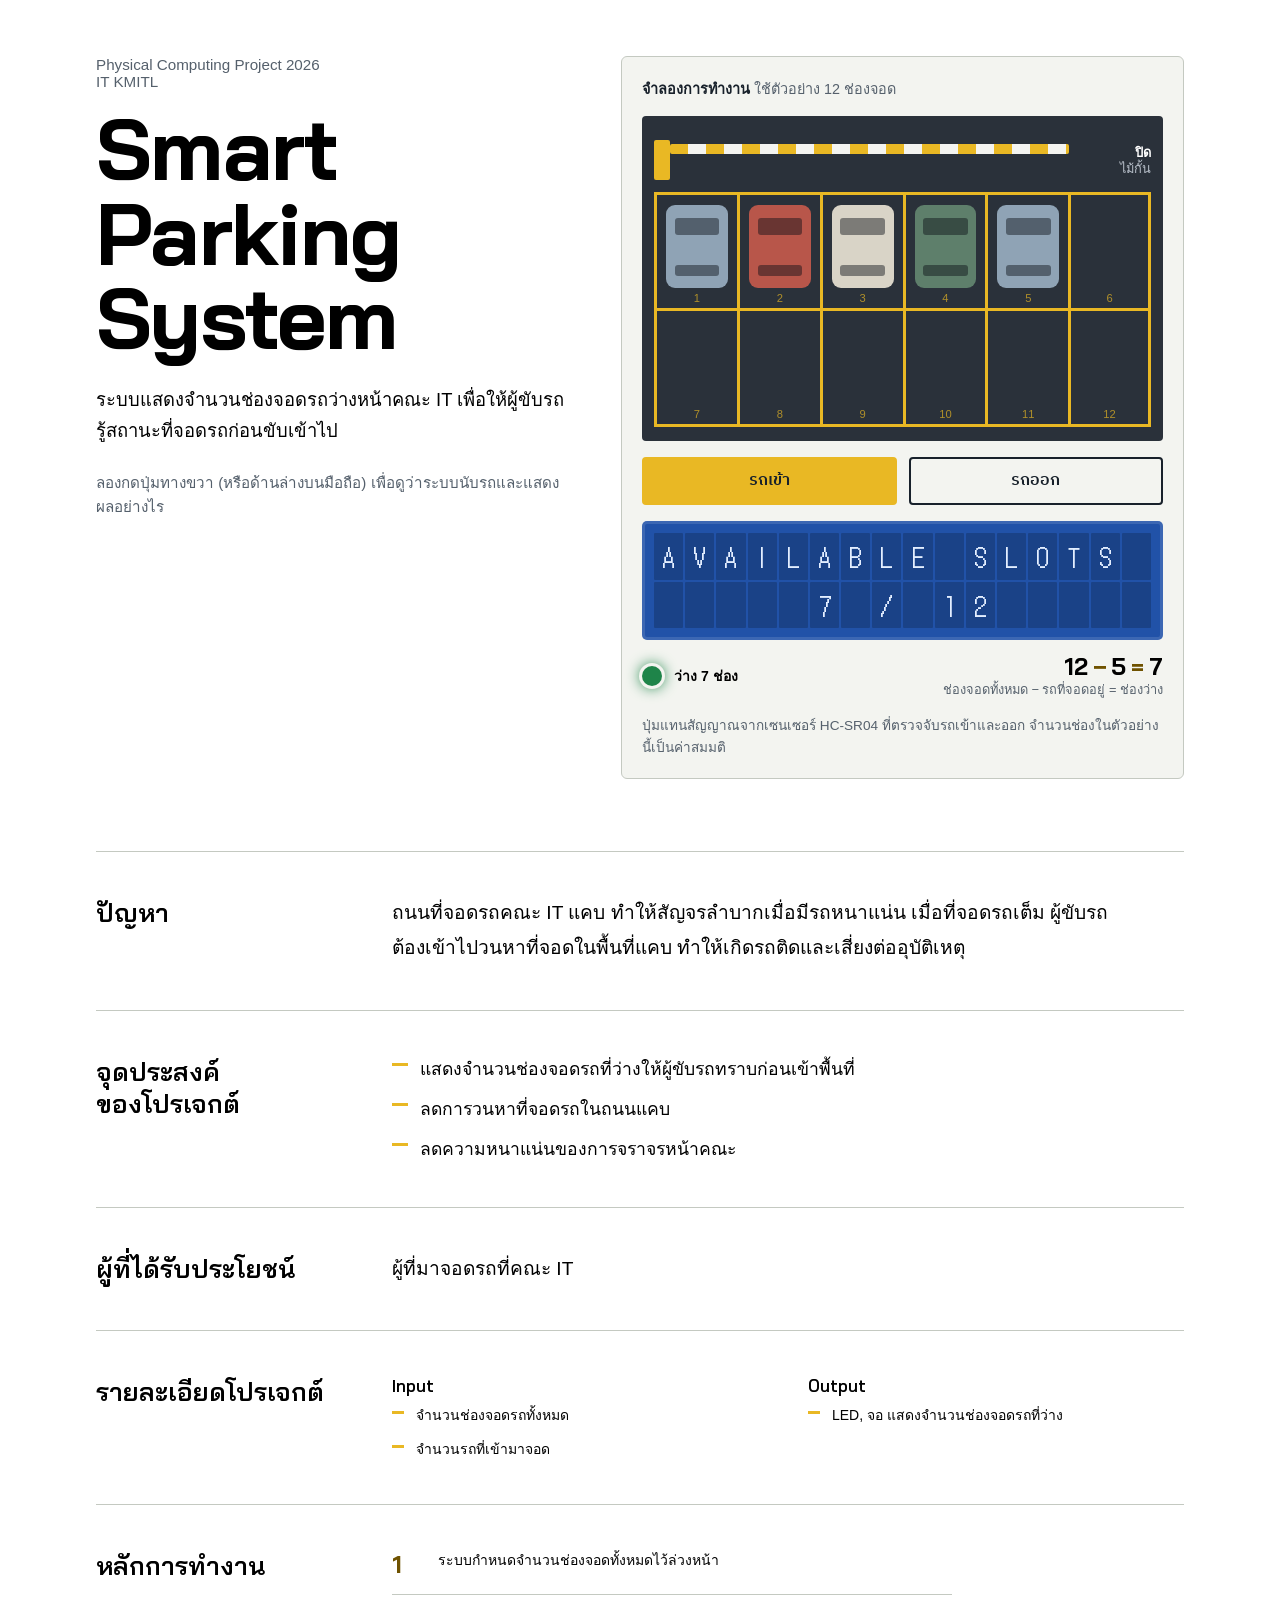
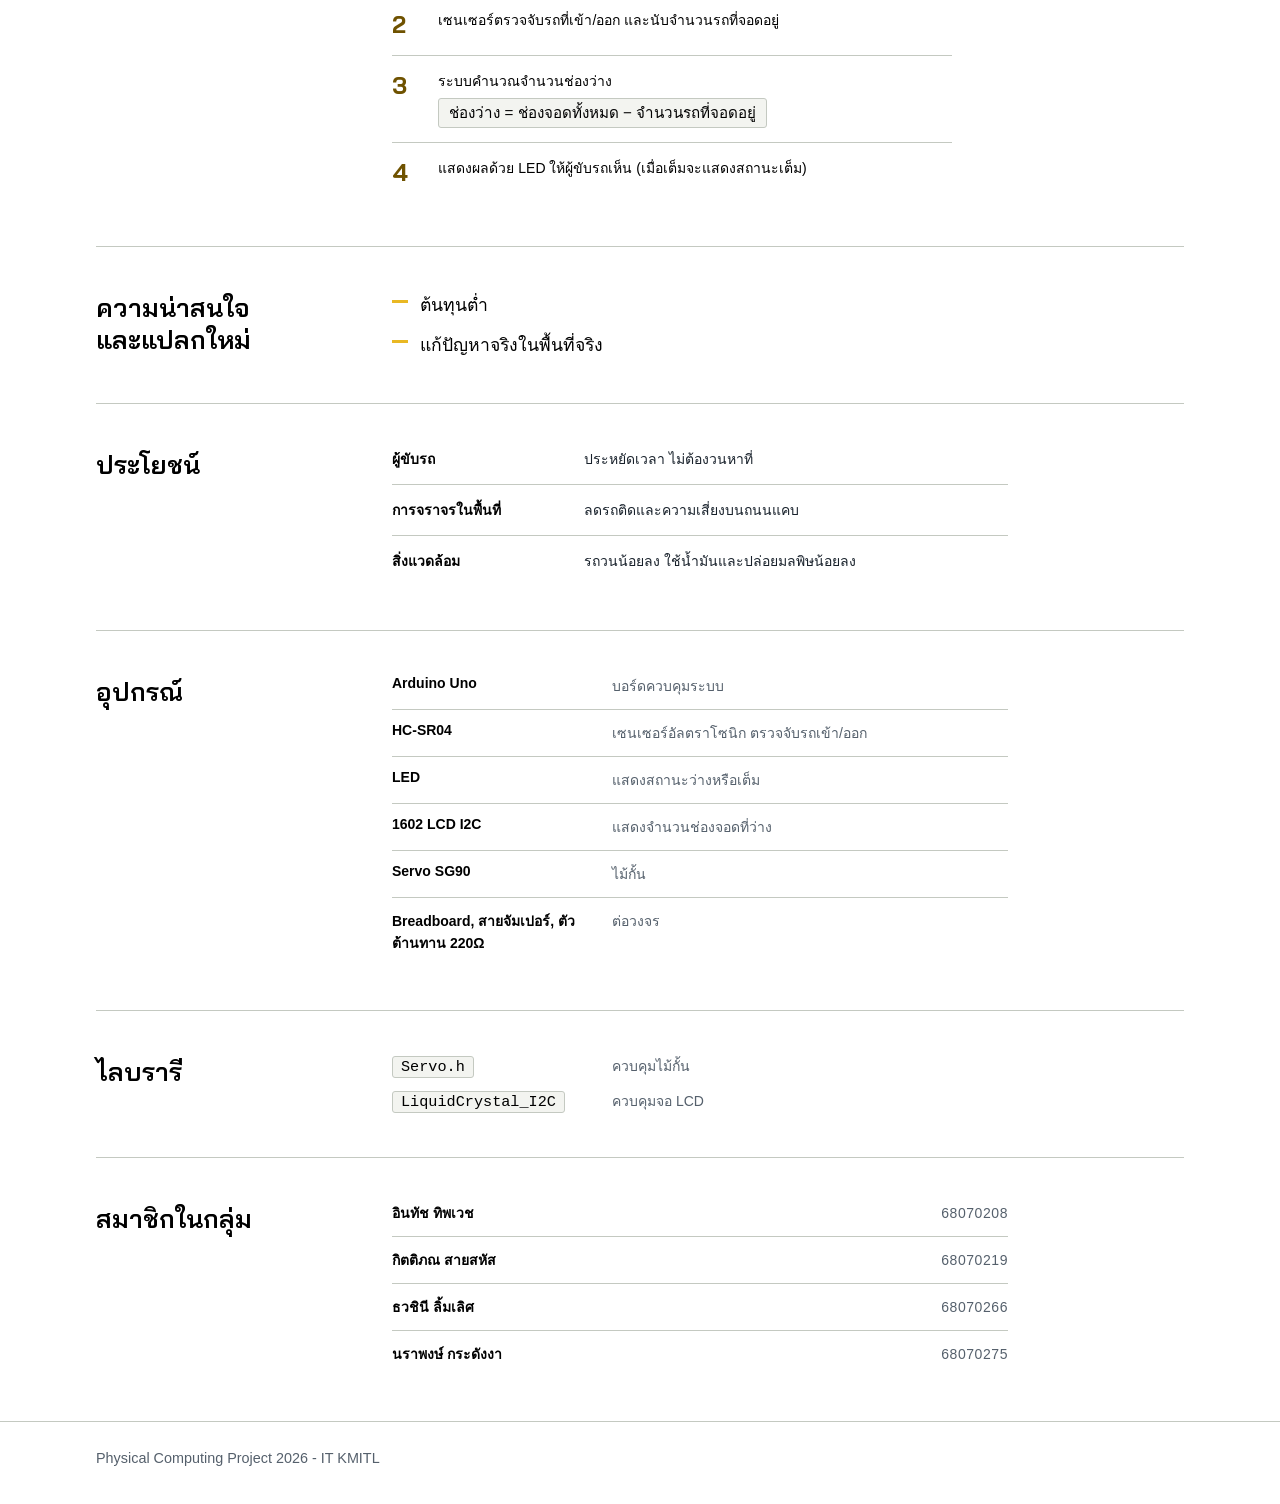
==== docs/index.html @ 8a958082 "chore: rename folder" ====
<!DOCTYPE html>
<html>
<head>
  <meta charset="UTF-8">
  <meta name="viewport" content="width=device-width, initial-scale=1.0">

  <title>Smart Parking System</title>
  <meta name="claude:viewport-fit-sides" content="cover">
  <link rel="stylesheet" href="./style.css">
  <link rel="preconnect" href="https://fonts.googleapis.com">
  <link rel="preconnect" href="https://fonts.gstatic.com" crossorigin>
  <link
    href="https://fonts.googleapis.com/css2?family=Bai+Jamjuree:wght@500;700&family=DotGothic16&family=IBM+Plex+Sans+Thai:wght@400;500;600&display=swap"
    rel="stylesheet">

  <style>
    :root {
      color-scheme: light;
      box-sizing: border-box;
      padding-top: env(safe-area-inset-top, 0px);
      padding-bottom: env(safe-area-inset-bottom, 0px)
    }

    html {
      scroll-padding-top: env(safe-area-inset-top, 0px)
    }

    body {
      margin: 0;
      padding: 0;
      font: 14px -apple-system, BlinkMacSystemFont, sans-serif;
      background: #fff;
      color: #000
    }

    img {
      max-width: 100%
    }

    [hidden]:not([hidden=until-found i]) {
      display: none !important
    }
  </style>
</head>

<body>
  <main>
    <!-- SECTION: Hero + live simulator -->
    <header class="hero">
      <div class="wrap hero-grid">
        <div class="hero-text">
          <p class="course">Physical Computing Project 2026<br>IT KMITL</p>
          <h1>Smart Parking System</h1>
          <p class="lede">ระบบแสดงจำนวนช่องจอดรถว่างหน้าคณะ IT เพื่อให้ผู้ขับรถรู้สถานะที่จอดรถก่อนขับเข้าไป</p>
          <p class="tag">ลองกดปุ่มทางขวา (หรือด้านล่างบนมือถือ) เพื่อดูว่าระบบนับรถและแสดงผลอย่างไร</p>
        </div>

        <div class="sim" id="sim">
          <p class="sim-head"><b>จำลองการทำงาน</b> ใช้ตัวอย่าง <span id="totalLabel">12</span> ช่องจอด</p>

          <div class="lot">
            <div class="gate" id="gate">
              <div class="gate-post"></div>
              <div class="gate-arm"></div>
              <p class="gate-label"><b id="gateText">ปิด</b>ไม้กั้น</p>
            </div>
            <div class="bays" id="bays" aria-label="ผังช่องจอดรถ"></div>
          </div>

          <div class="controls">
            <button class="btn primary" id="btnIn" type="button">รถเข้า</button>
            <button class="btn" id="btnOut" type="button">รถออก</button>
          </div>

          <div class="display">
            <div class="lcd" aria-hidden="true">
              <div class="lcd-in" id="lcd"></div>
            </div>
            <div class="status-row">
              <span class="led" id="led" aria-hidden="true"></span>
              <p class="status-text" id="statusText" aria-live="polite">ว่าง 7 ช่อง</p>
              <div class="calc">
                <p class="eq"><span id="fT">12</span><i>−</i><span id="fP">5</span><i>=</i><span id="fF">7</span></p>
                <small>ช่องจอดทั้งหมด − รถที่จอดอยู่ = ช่องว่าง</small>
              </div>
            </div>
          </div>

          <p class="sim-note">ปุ่มแทนสัญญาณจากเซนเซอร์ HC-SR04 ที่ตรวจจับรถเข้าและออก จำนวนช่องในตัวอย่างนี้เป็นค่าสมมติ
          </p>
        </div>
      </div>
    </header>

    <div class="wrap">
      <!-- SECTION: ปัญหา -->
      <section class="row" id="problem">
        <h2>ปัญหา</h2>
        <p class="prose big">ถนนที่จอดรถคณะ IT แคบ ทำให้สัญจรลำบากเมื่อมีรถหนาแน่น เมื่อที่จอดรถเต็ม
          ผู้ขับรถต้องเข้าไปวนหาที่จอดในพื้นที่แคบ ทำให้เกิดรถติดและเสี่ยงต่ออุบัติเหตุ</p>
      </section>

      <!-- SECTION: จุดประสงค์ -->
      <section class="row" id="objectives">
        <h2>จุดประสงค์ของโปรเจกต์</h2>
        <ul class="marks lg">
          <li>แสดงจำนวนช่องจอดรถที่ว่างให้ผู้ขับรถทราบก่อนเข้าพื้นที่</li>
          <li>ลดการวนหาที่จอดรถในถนนแคบ</li>
          <li>ลดความหนาแน่นของการจราจรหน้าคณะ</li>
        </ul>
      </section>

      <!-- SECTION: ผู้ที่ได้รับประโยชน์ -->
      <section class="row" id="audience">
        <h2>ผู้ที่ได้รับประโยชน์</h2>
        <p class="prose big">ผู้ที่มาจอดรถที่คณะ IT</p>
      </section>

      <!-- SECTION: รายละเอียดโปรเจกต์ -->
      <section class="row" id="details">
        <h2>รายละเอียดโปรเจกต์</h2>
        <div class="cols">
          <div>
            <h3>Input</h3>
            <ul class="marks">
              <li>จำนวนช่องจอดรถทั้งหมด</li>
              <li>จำนวนรถที่เข้ามาจอด</li>
            </ul>
          </div>
          <div>
            <h3>Output</h3>
            <ul class="marks">
              <li>LED, จอ แสดงจำนวนช่องจอดรถที่ว่าง</li>
            </ul>
          </div>
        </div>
      </section>

      <!-- SECTION: หลักการทำงาน -->
      <section class="row" id="how">
        <h2>หลักการทำงาน</h2>
        <ol class="steps">
          <li><span>ระบบกำหนดจำนวนช่องจอดทั้งหมดไว้ล่วงหน้า</span></li>
          <li><span>เซนเซอร์ตรวจจับรถที่เข้า/ออก และนับจำนวนรถที่จอดอยู่</span></li>
          <li><span>ระบบคำนวณจำนวนช่องว่าง<br><span class="formula">ช่องว่าง = ช่องจอดทั้งหมด −
                จำนวนรถที่จอดอยู่</span></span></li>
          <li><span>แสดงผลด้วย LED ให้ผู้ขับรถเห็น (เมื่อเต็มจะแสดงสถานะเต็ม)</span></li>
        </ol>
      </section>

      <!-- SECTION: ความน่าสนใจ -->
      <section class="row" id="novelty">
        <h2>ความน่าสนใจและแปลกใหม่</h2>
        <ul class="marks lg">
          <li>ต้นทุนต่ำ</li>
          <li>แก้ปัญหาจริงในพื้นที่จริง</li>
        </ul>
      </section>

      <!-- SECTION: ประโยชน์ -->
      <section class="row" id="benefits">
        <h2>ประโยชน์</h2>
        <dl class="dl">
          <div>
            <dt>ผู้ขับรถ</dt>
            <dd>ประหยัดเวลา ไม่ต้องวนหาที่</dd>
          </div>
          <div>
            <dt>การจราจรในพื้นที่</dt>
            <dd>ลดรถติดและความเสี่ยงบนถนนแคบ</dd>
          </div>
          <div>
            <dt>สิ่งแวดล้อม</dt>
            <dd>รถวนน้อยลง ใช้น้ำมันและปล่อยมลพิษน้อยลง</dd>
          </div>
        </dl>
      </section>

      <!-- SECTION: อุปกรณ์ -->
      <section class="row" id="hardware">
        <h2>อุปกรณ์</h2>
        <ul class="parts">
          <li><b>Arduino Uno</b><span>บอร์ดควบคุมระบบ</span></li>
          <li><b>HC-SR04</b><span>เซนเซอร์อัลตราโซนิก ตรวจจับรถเข้า/ออก</span></li>
          <li><b>LED</b><span>แสดงสถานะว่างหรือเต็ม</span></li>
          <li><b>1602 LCD I2C</b><span>แสดงจำนวนช่องจอดที่ว่าง</span></li>
          <li><b>Servo SG90</b><span>ไม้กั้น</span></li>
          <li><b>Breadboard, สายจัมเปอร์, ตัวต้านทาน 220Ω</b><span>ต่อวงจร</span></li>
        </ul>
      </section>

      <!-- SECTION: ไลบรารี -->
      <section class="row" id="libraries">
        <h2>ไลบรารี</h2>
        <ul class="libs">
          <li><code>Servo.h</code><span>ควบคุมไม้กั้น</span></li>
          <li><code>LiquidCrystal_I2C</code><span>ควบคุมจอ LCD</span></li>
        </ul>
      </section>

      <!-- SECTION: สมาชิก -->
      <section class="row" id="team">
        <h2>สมาชิกในกลุ่ม</h2>
        <ul class="team">
          <li><b>อินทัช ทิพเวช</b><span>68070208</span></li>
          <li><b>กิตติภณ สายสหัส</b><span>68070219</span></li>
          <li><b>ธวชินี ลิ้มเลิศ</b><span>68070266</span></li>
          <li><b>นราพงษ์ กระดังงา</b><span>68070275</span></li>
        </ul>
      </section>
    </div>

    <footer>
      <div class="wrap">Physical Computing Project 2026 - IT KMITL</div>
    </footer>
  </main>
  <script src="./main.js" defer></script>
</body>

</html>
---- docs/style.css ----
/* Layout: left-aligned document rows (label column + content column) under a hero
   that is a live parking-lot simulator: painted bays, barrier arm, 1602 LCD, LED. */
:root {
  --bg: #E7E9E4;
  --surface: #F3F4F0;
  --fg: #18212B;
  --muted: #55606C;
  --line: #C4C9C1;
  --paint: #E9B824;
  --paint-ink: #6F5200;
  --on-paint: #18212B;
  --asphalt: #2A313A;
  --lcd: #2152A8;
  --lcd-fg: #E3EEFF;
  --lcd-cell: rgba(0, 0, 0, 0.2);
  --ok: #1E8449;
  --bad: #C0392B;
  --car1: #8FA3B5;
  --car2: #B8564A;
  --car3: #D9D4C7;
  --car4: #5E7F6B;
  --font-display: "Bai Jamjuree", "IBM Plex Sans Thai", system-ui, sans-serif;
  --font-body: "IBM Plex Sans Thai", system-ui, -apple-system, "Segoe UI", sans-serif;
  --font-lcd: "DotGothic16", ui-monospace, "SFMono-Regular", Menlo, monospace;
}
@media (prefers-color-scheme: dark) {
  :root:not([data-theme="light"]) {
    --bg: #12161C;
    --surface: #1A2029;
    --fg: #E4E8ED;
    --muted: #97A2AF;
    --line: #2C3541;
    --paint: #F2C94C;
    --paint-ink: #F2C94C;
    --on-paint: #14181E;
    --asphalt: #0C0F13;
    --lcd: #2A62C9;
    --lcd-fg: #EAF2FF;
    --ok: #3DBE73;
    --bad: #E5675A;
    --car1: #7C93A8;
    --car2: #C4635A;
    --car3: #C9C3B4;
    --car4: #6C9279;
    color-scheme: dark;
  }
}
:root[data-theme="dark"] {
  --bg: #12161C;
  --surface: #1A2029;
  --fg: #E4E8ED;
  --muted: #97A2AF;
  --line: #2C3541;
  --paint: #F2C94C;
  --paint-ink: #F2C94C;
  --on-paint: #14181E;
  --asphalt: #0C0F13;
  --lcd: #2A62C9;
  --lcd-fg: #EAF2FF;
  --ok: #3DBE73;
  --bad: #E5675A;
  --car1: #7C93A8;
  --car2: #C4635A;
  --car3: #C9C3B4;
  --car4: #6C9279;
  color-scheme: dark;
}

*, *::before, *::after { box-sizing: border-box; }
body {
  background: var(--bg);
  color: var(--fg);
  font-family: var(--font-body);
  font-size: 16px;
  line-height: 1.75;
  -webkit-text-size-adjust: 100%;
}
.wrap {
  max-width: 1120px;
  margin-inline: auto;
  padding-left: max(16px, env(safe-area-inset-left, 0px));
  padding-right: max(16px, env(safe-area-inset-right, 0px));
}
h1, h2, h3, p, ul, ol, dl, dd { margin: 0; padding: 0; }
ul, ol { list-style: none; }
h1, h2, h3 { font-family: var(--font-display); text-wrap: balance; }
:focus-visible { outline: 3px solid var(--paint); outline-offset: 3px; }

/* ---------- Hero ---------- */
.hero { padding-block: 32px 48px; }
.hero-grid { display: grid; gap: 32px; }
.hero-text { min-width: 0; }
.course { font-size: 0.95rem; color: var(--muted); font-weight: 500; }
.hero h1 {
  font-size: clamp(2.6rem, 11vw, 5.4rem);
  line-height: 0.98;
  font-weight: 700;
  letter-spacing: -0.02em;
  margin-top: 16px;
}
.hero .lede {
  margin-top: 24px;
  font-size: 1.15rem;
  line-height: 1.7;
  max-width: 34em;
}
.hero .tag { margin-top: 24px; color: var(--muted); font-size: 0.95rem; }

/* ---------- Simulator ---------- */
.sim {
  min-width: 0;
  background: var(--surface);
  border: 1px solid var(--line);
  border-radius: 6px;
  padding: 16px;
  display: grid;
  gap: 16px;
}
.sim-head { font-size: 0.9rem; color: var(--muted); }
.sim-head b { color: var(--fg); font-weight: 600; }

.lot {
  background: var(--asphalt);
  border-radius: 4px;
  padding: 12px 12px 14px;
  display: grid;
  gap: 12px;
}
.gate { display: flex; align-items: flex-end; gap: 12px; min-height: 52px; }
.gate-post {
  flex: none;
  width: 16px; height: 40px;
  background: var(--paint);
  border-radius: 2px;
  position: relative;
}
.gate-arm {
  position: relative;
  flex: 1;
  height: 10px;
  margin-left: -12px;
  margin-bottom: 26px;
  transform-origin: 6px 50%;
  transition: transform 0.5s cubic-bezier(.3, .7, .3, 1);
  background: repeating-linear-gradient(90deg, var(--paint) 0 18px, #F4F4F0 18px 36px);
  border-radius: 2px;
}
.gate.open .gate-arm { transform: rotate(-62deg); }
.gate-label { flex: none; font-size: 0.8rem; color: #B9C1CB; line-height: 1.3; text-align: right; min-width: 5.5em; padding-bottom: 2px; }
.gate-label b { display: block; color: #fff; font-weight: 600; }

.bays {
  display: grid;
  grid-template-columns: repeat(6, minmax(0, 1fr));
  border-top: 3px solid var(--paint);
}
.bay {
  position: relative;
  aspect-ratio: 3 / 4.2;
  border-left: 3px solid var(--paint);
  border-bottom: 3px solid var(--paint);
}
.bay:nth-child(6n) { border-right: 3px solid var(--paint); }
.bay .no {
  position: absolute; left: 0; right: 0; bottom: 4px;
  text-align: center;
  font-size: 0.7rem; line-height: 1;
  color: var(--paint);
  opacity: 0.7;
  font-variant-numeric: tabular-nums;
}
.car {
  position: absolute;
  inset: 10px 9px 20px;
  border-radius: 9px;
  background: var(--car1);
  animation: park 0.35s ease-out;
}
.car::before, .car::after {
  content: "";
  position: absolute;
  left: 14%; right: 14%;
  background: rgba(10, 14, 20, 0.45);
  border-radius: 3px;
}
.car::before { top: 16%; height: 20%; }
.car::after { bottom: 14%; height: 14%; }
.bay:nth-child(4n+2) .car { background: var(--car2); }
.bay:nth-child(4n+3) .car { background: var(--car3); }
.bay:nth-child(4n+4) .car { background: var(--car4); }
@keyframes park { from { transform: translateY(-26px); opacity: 0; } to { transform: none; opacity: 1; } }

.controls { display: flex; flex-wrap: wrap; gap: 12px; }
.btn {
  flex: 1 1 140px;
  min-height: 48px;
  padding: 10px 18px;
  font: 600 1rem/1.2 var(--font-body);
  border-radius: 4px;
  cursor: pointer;
  border: 2px solid var(--fg);
  background: transparent;
  color: var(--fg);
}
.btn.primary { background: var(--paint); color: var(--on-paint); border-color: var(--paint); }
.btn:hover:not(:disabled) { filter: brightness(1.06); }
.btn:active:not(:disabled) { transform: translateY(1px); }
.btn:disabled { opacity: 0.4; cursor: not-allowed; }

.display { display: grid; gap: 12px; }
.lcd {
  background: var(--lcd);
  border-radius: 5px;
  padding: 12px;
  box-shadow: inset 0 0 0 3px rgba(255, 255, 255, 0.12);
}
.lcd-in {
  container-type: inline-size;
  display: grid;
  grid-template-columns: repeat(16, minmax(0, 1fr));
  gap: 2px;
}
.cell {
  aspect-ratio: 5 / 8;
  display: grid;
  place-items: center;
  background: var(--lcd-cell);
  color: var(--lcd-fg);
  font-family: var(--font-lcd);
  font-size: 16px;
  font-size: 5cqw;
  line-height: 1;
  border-radius: 1px;
}
.status-row { display: flex; align-items: center; gap: 12px; flex-wrap: wrap; }
.led {
  flex: none;
  width: 20px; height: 20px;
  border-radius: 50%;
  background: var(--ok);
  box-shadow: 0 0 0 3px var(--surface), 0 0 14px 2px var(--ok);
  transition: background 0.2s, box-shadow 0.2s;
}
.led.full { background: var(--bad); box-shadow: 0 0 0 3px var(--surface), 0 0 14px 2px var(--bad); }
.status-text { font-weight: 600; }
.calc { margin-left: auto; text-align: right; }
.calc .eq { font-family: var(--font-display); font-weight: 700; font-size: 1.5rem; line-height: 1.2; font-variant-numeric: tabular-nums; }
.calc .eq i { font-style: normal; color: var(--paint-ink); padding-inline: 0.2em; }
.calc small { display: block; color: var(--muted); font-size: 0.8rem; line-height: 1.4; }
.sim-note { font-size: 0.85rem; color: var(--muted); line-height: 1.6; }

/* ---------- Content rows ---------- */
.row {
  display: grid;
  gap: 16px 56px;
  padding-block: 44px;
  border-top: 1px solid var(--line);
}
.row > * { min-width: 0; }
.row h2 { font-size: 1.6rem; line-height: 1.25; font-weight: 600; }
.row h2 small { display: block; margin-top: 6px; font-family: var(--font-body); font-size: 0.9rem; font-weight: 400; color: var(--muted); }
.prose { max-width: 38em; }
.prose.big { font-size: 1.2rem; line-height: 1.8; }

.marks li { position: relative; padding-left: 28px; max-width: 38em; }
.marks li + li { margin-top: 12px; }
.marks li::before {
  content: "";
  position: absolute; left: 0; top: 0.5em;
  width: 16px; height: 3px;
  background: var(--paint);
}
.marks.lg li { font-size: 1.1rem; }

.cols { display: grid; gap: 24px 40px; }
.cols h3 { font-size: 1.05rem; font-weight: 600; margin-bottom: 8px; }
.cols .marks li { padding-left: 24px; }
.cols .marks li::before { width: 12px; }

.steps { counter-reset: s; max-width: 40em; }
.steps li {
  counter-increment: s;
  display: grid;
  grid-template-columns: 2.4rem minmax(0, 1fr);
  gap: 0 8px;
  padding-block: 14px;
  border-top: 1px solid var(--line);
}
.steps li:first-child { border-top: 0; padding-top: 0; }
.steps li::before {
  content: counter(s);
  font-family: var(--font-display);
  font-weight: 700;
  font-size: 1.5rem;
  line-height: 1.3;
  color: var(--paint-ink);
  font-variant-numeric: tabular-nums;
}
.formula {
  display: inline-block;
  margin-top: 6px;
  padding: 2px 10px;
  background: var(--surface);
  border: 1px solid var(--line);
  border-radius: 3px;
  font-size: 0.95rem;
}

.dl { display: grid; gap: 0; max-width: 44em; }
.dl > div { display: grid; gap: 2px 24px; padding-block: 14px; border-top: 1px solid var(--line); }
.dl > div:first-child { border-top: 0; padding-top: 0; }
.dl dt { font-weight: 600; }
.dl dd { color: var(--fg); }

.parts { display: grid; gap: 0; max-width: 44em; }
.parts li { display: grid; gap: 0 24px; padding-block: 12px; border-top: 1px solid var(--line); }
.parts li:first-child { border-top: 0; padding-top: 0; }
.parts b { font-weight: 600; }
.parts span { color: var(--muted); }
.libs { display: grid; gap: 12px; max-width: 44em; }
.libs li { display: grid; gap: 2px 24px; }
.libs code {
  font-family: ui-monospace, "SFMono-Regular", Menlo, Consolas, monospace;
  font-size: 0.95rem;
  background: var(--surface);
  border: 1px solid var(--line);
  border-radius: 3px;
  padding: 1px 8px;
  justify-self: start;
}
.libs span { color: var(--muted); }

.team { display: grid; gap: 0; max-width: 44em; }
.team li {
  display: flex; justify-content: space-between; align-items: baseline; gap: 16px; flex-wrap: wrap;
  padding-block: 12px;
  border-top: 1px solid var(--line);
}
.team li:first-child { border-top: 0; padding-top: 0; }
.team b { font-weight: 600; }
.team span { font-variant-numeric: tabular-nums; color: var(--muted); letter-spacing: 0.04em; }

footer { border-top: 1px solid var(--line); padding-block: 28px 40px; color: var(--muted); font-size: 0.9rem; }

/* ---------- Wider screens ---------- */
@media (min-width: 560px) {
  .bays { grid-template-columns: repeat(6, minmax(0, 1fr)); }
  .cols { grid-template-columns: repeat(2, minmax(0, 1fr)); }
  .dl > div { grid-template-columns: 12em minmax(0, 1fr); }
  .parts li { grid-template-columns: 14em minmax(0, 1fr); }
  .libs li { grid-template-columns: 14em minmax(0, 1fr); align-items: baseline; }
}
@media (min-width: 820px) {
  .row { grid-template-columns: minmax(0, 240px) minmax(0, 1fr); }
  .hero { padding-block: 56px 72px; }
}
@media (min-width: 960px) {
  .hero-grid { grid-template-columns: minmax(0, 5fr) minmax(0, 6fr); gap: 56px; align-items: start; }
  .sim { padding: 20px; }
}
@media (prefers-reduced-motion: reduce) {
  .car { animation: none; }
  .gate-arm, .led { transition: none; }
}
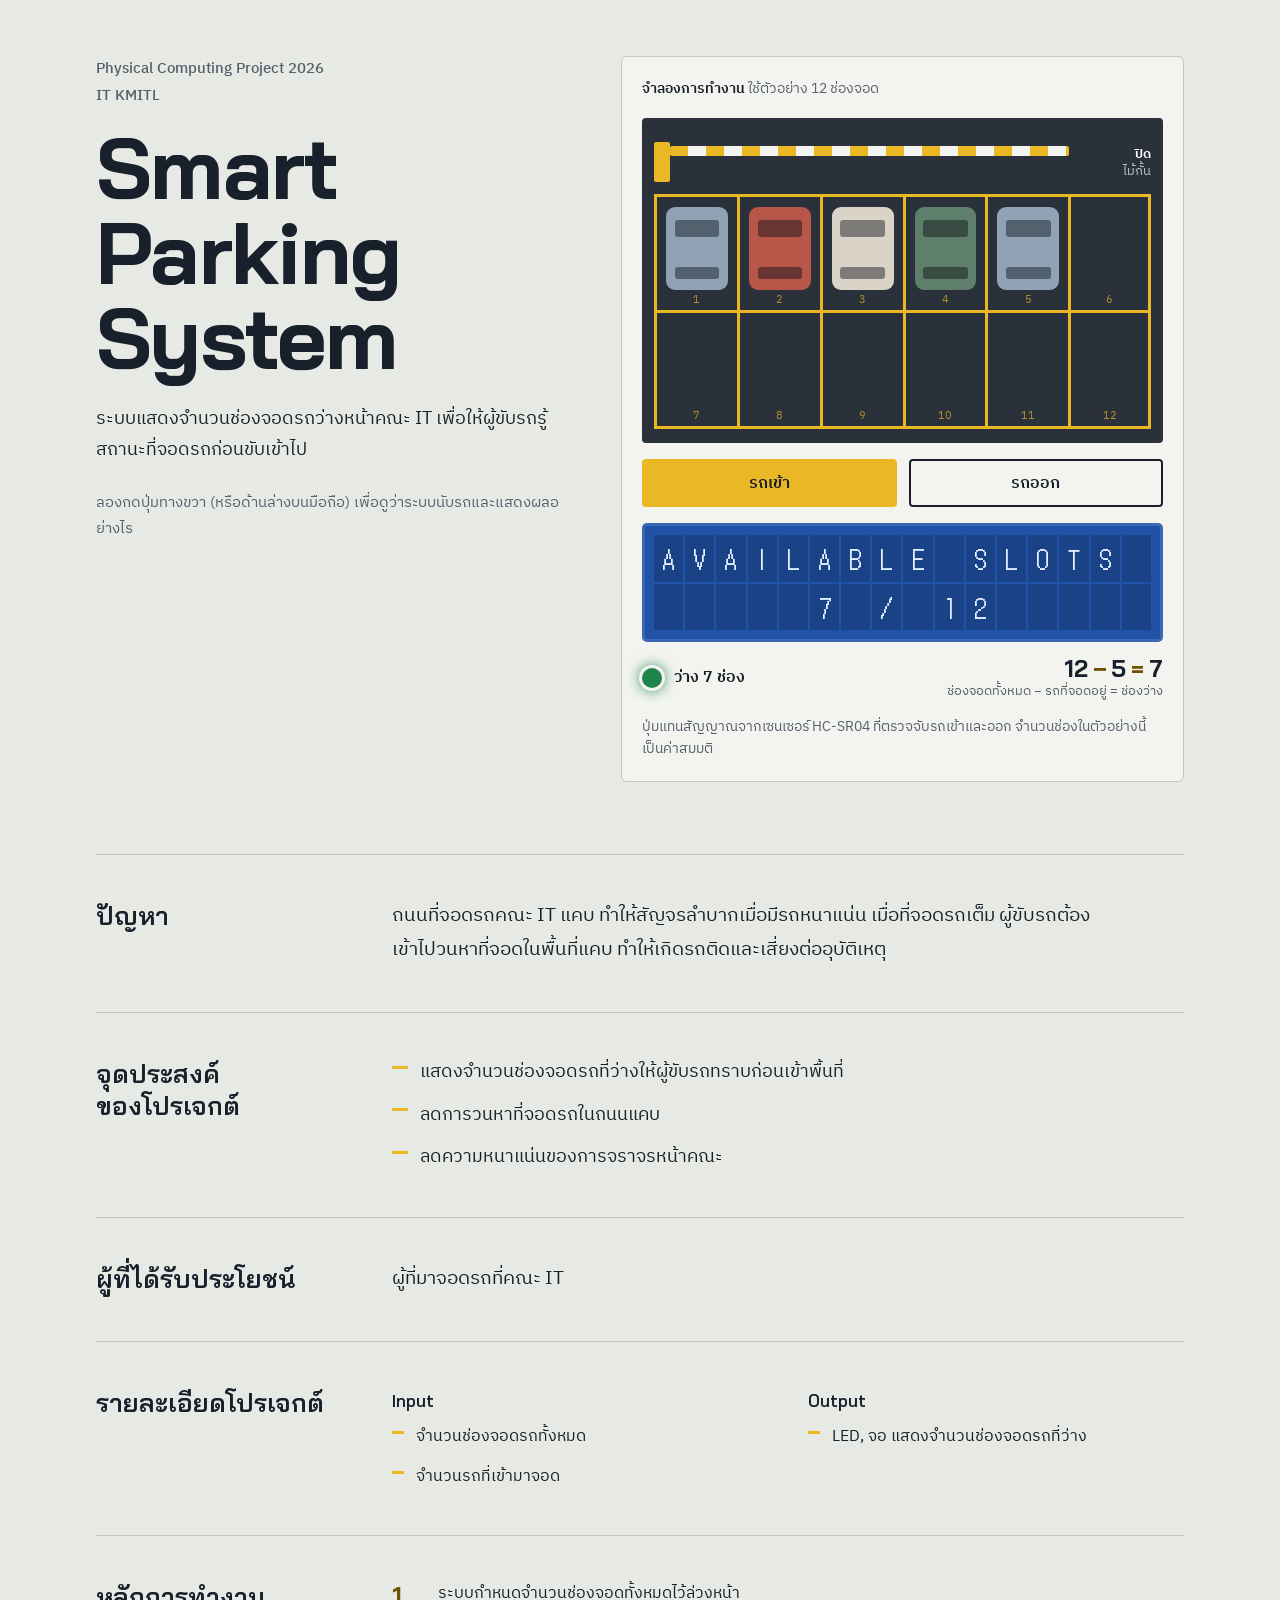
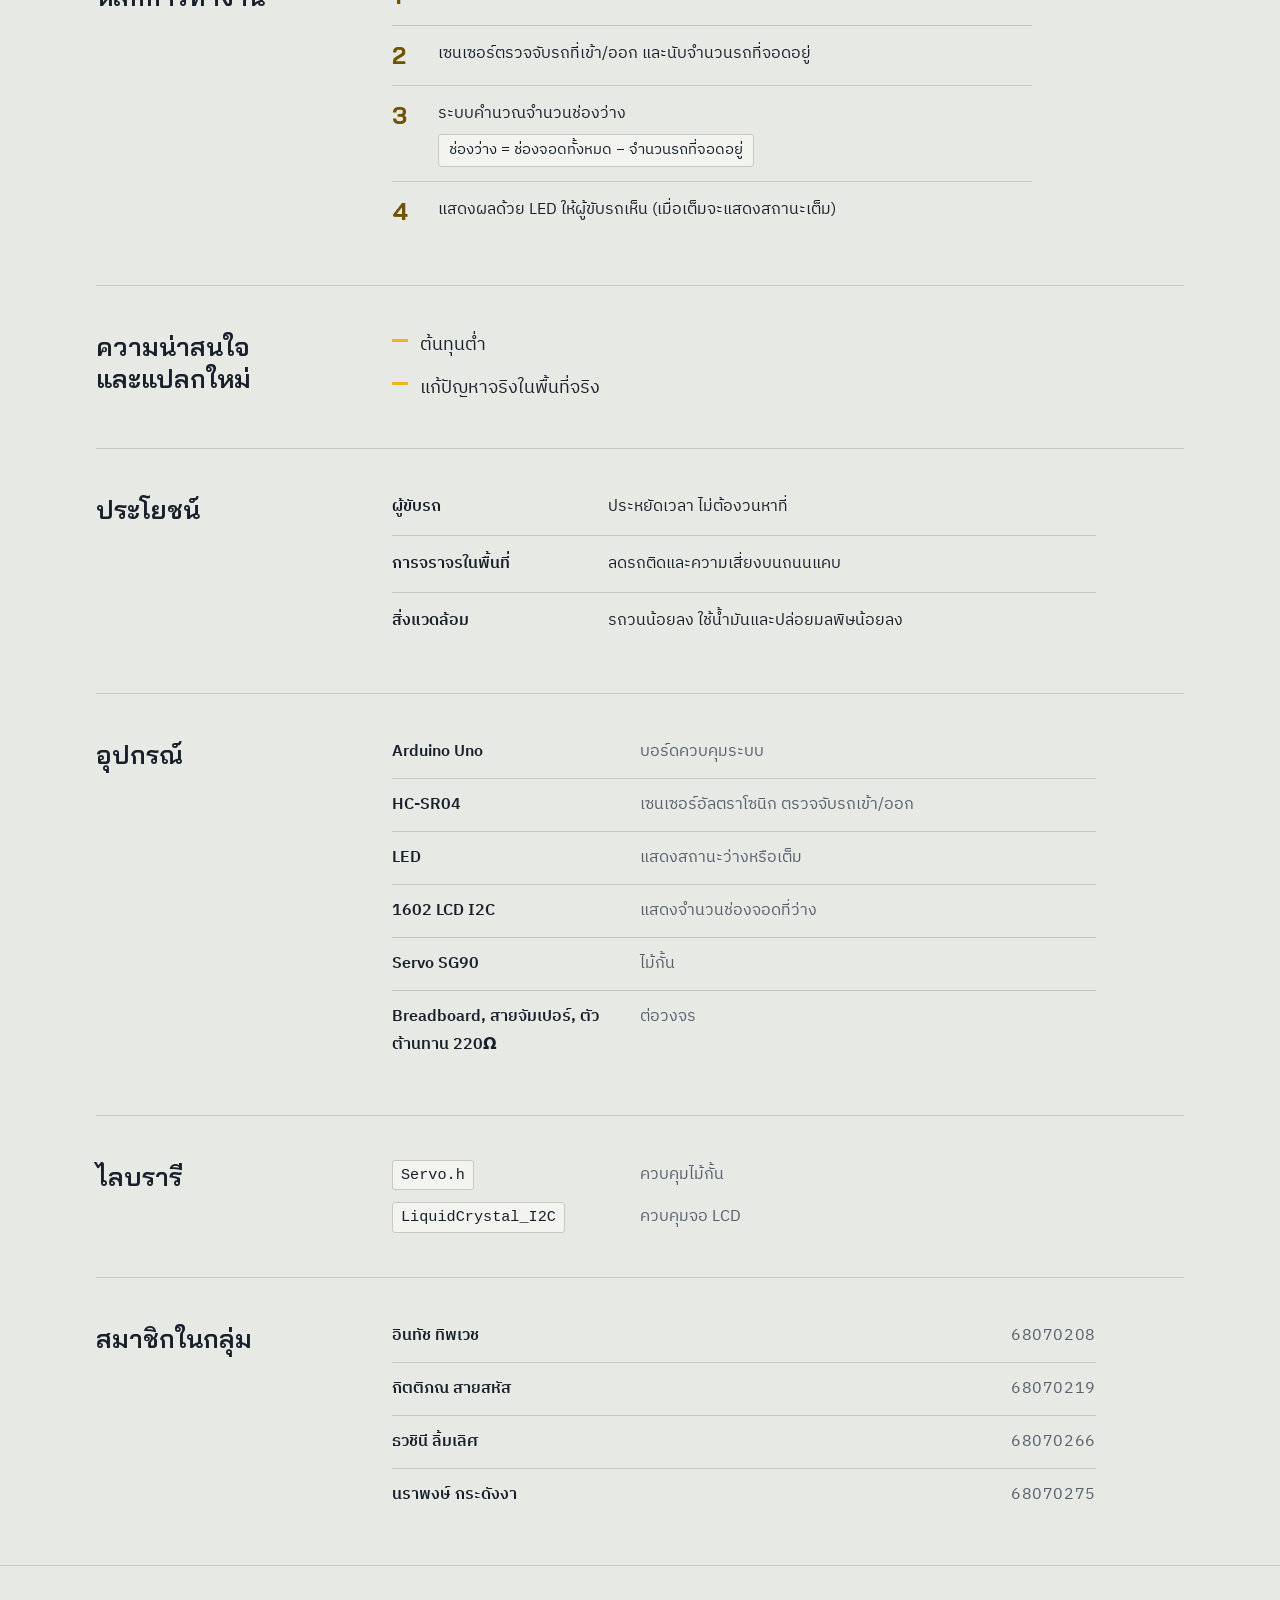
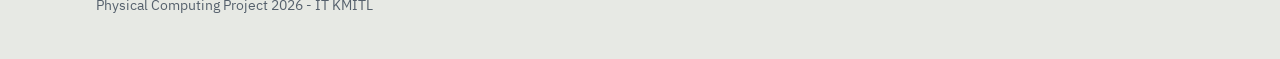
==== commit c208ed42: "chore: folder rename" ====
--- a/docs/index.html
+++ b/docs/index.html
@@ -1,18 +1,9 @@
-<!DOCTYPE html>
+<!doctype html>
 <html>
+
 <head>
-  <meta charset="UTF-8">
-  <meta name="viewport" content="width=device-width, initial-scale=1.0">
-
-  <title>Smart Parking System</title>
-  <meta name="claude:viewport-fit-sides" content="cover">
-  <link rel="stylesheet" href="./style.css">
-  <link rel="preconnect" href="https://fonts.googleapis.com">
-  <link rel="preconnect" href="https://fonts.gstatic.com" crossorigin>
-  <link
-    href="https://fonts.googleapis.com/css2?family=Bai+Jamjuree:wght@500;700&family=DotGothic16&family=IBM+Plex+Sans+Thai:wght@400;500;600&display=swap"
-    rel="stylesheet">
-
+  <meta charset=utf8>
+  <meta name=viewport content="width=device-width,initial-scale=1,viewport-fit=cover">
   <style>
     :root {
       color-scheme: light;
@@ -44,6 +35,17 @@
 </head>
 
 <body>
+  <title>Smart Parking System</title>
+  <meta name="claude:viewport-fit-sides" content="cover">
+  <link rel="stylesheet" href="style.css">
+  <link rel="preconnect" href="https://fonts.googleapis.com">
+  <link rel="preconnect" href="https://fonts.gstatic.com" crossorigin>
+  <link
+    href="https://fonts.googleapis.com/css2?family=Bai+Jamjuree:wght@500;700&family=DotGothic16&family=IBM+Plex+Sans+Thai:wght@400;500;600&display=swap"
+    rel="stylesheet">
+
+  <!-- Each <section> below is self-contained. Delete a whole <section class="row"> to drop that topic. -->
+
   <main>
     <!-- SECTION: Hero + live simulator -->
     <header class="hero">
@@ -214,7 +216,7 @@
       <div class="wrap">Physical Computing Project 2026 - IT KMITL</div>
     </footer>
   </main>
-  <script src="./main.js" defer></script>
+  <script src="main.js" defer></script>
 </body>
 
 </html>
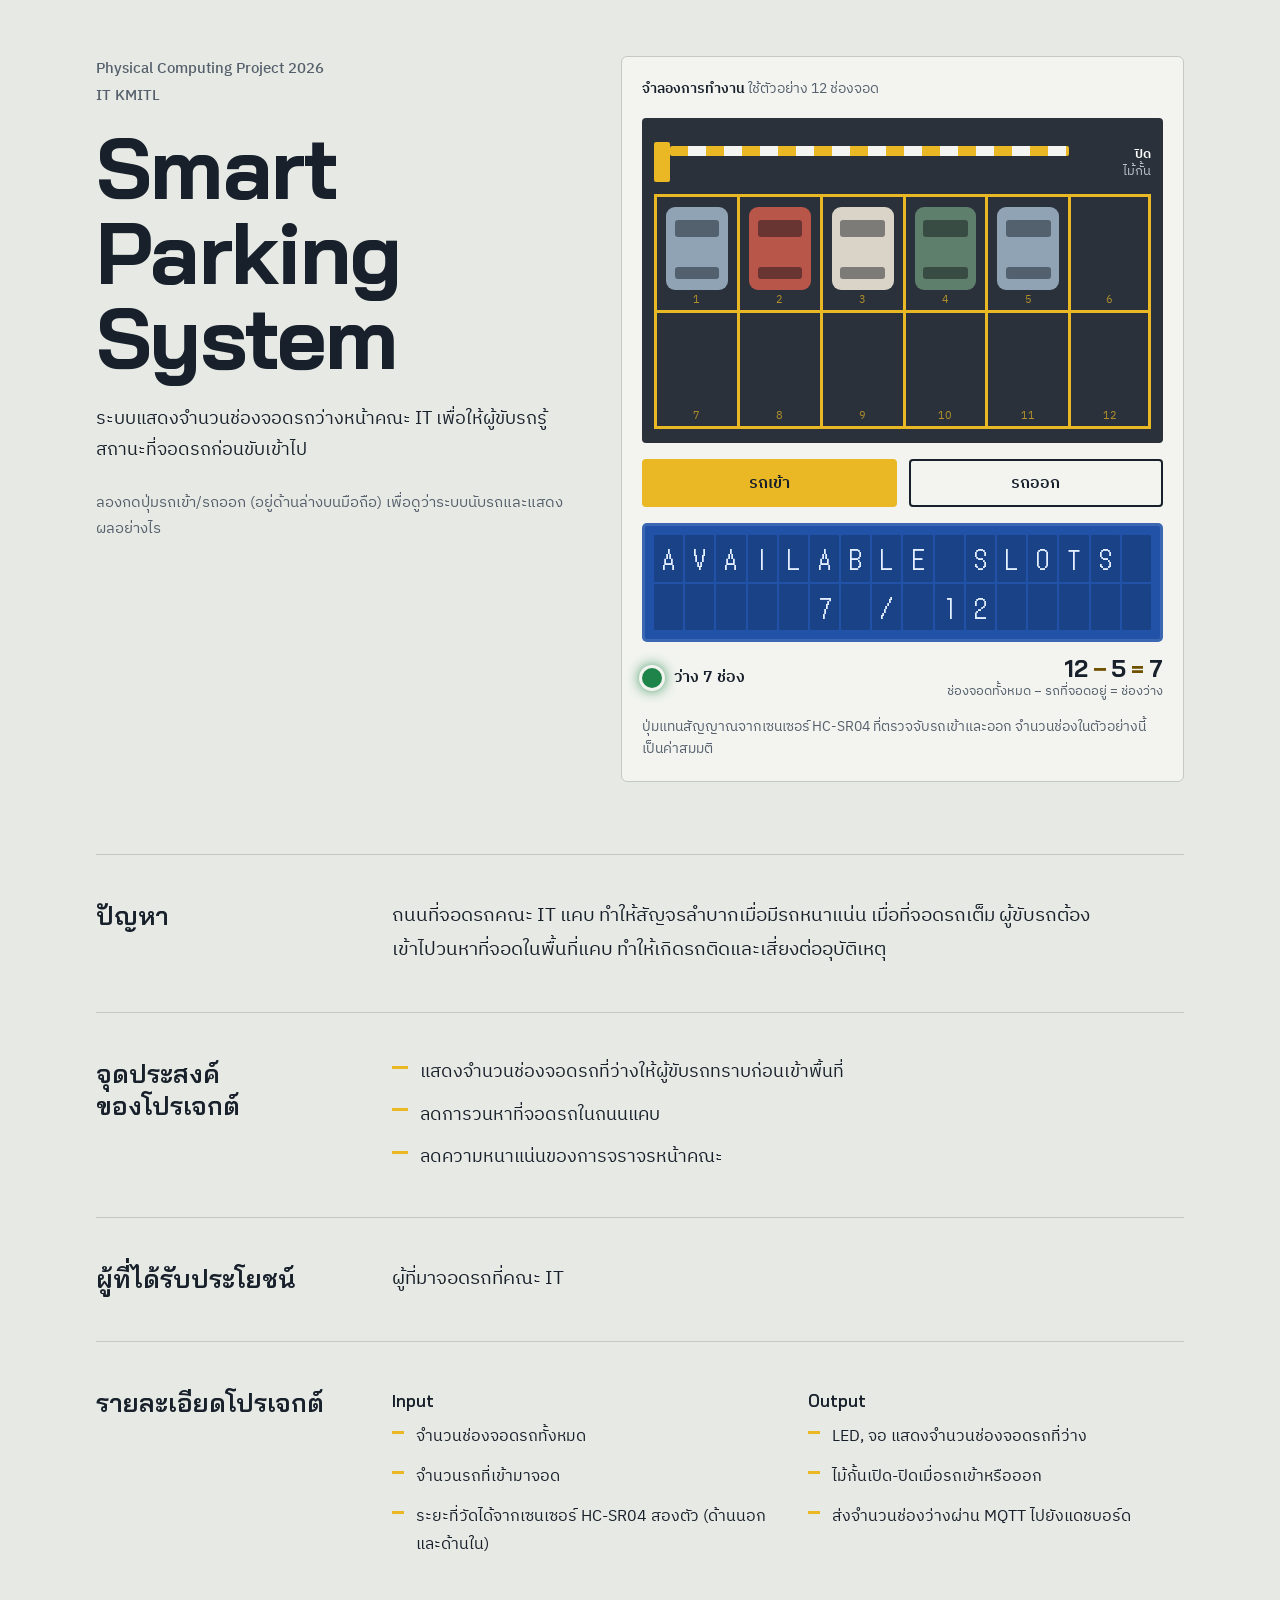
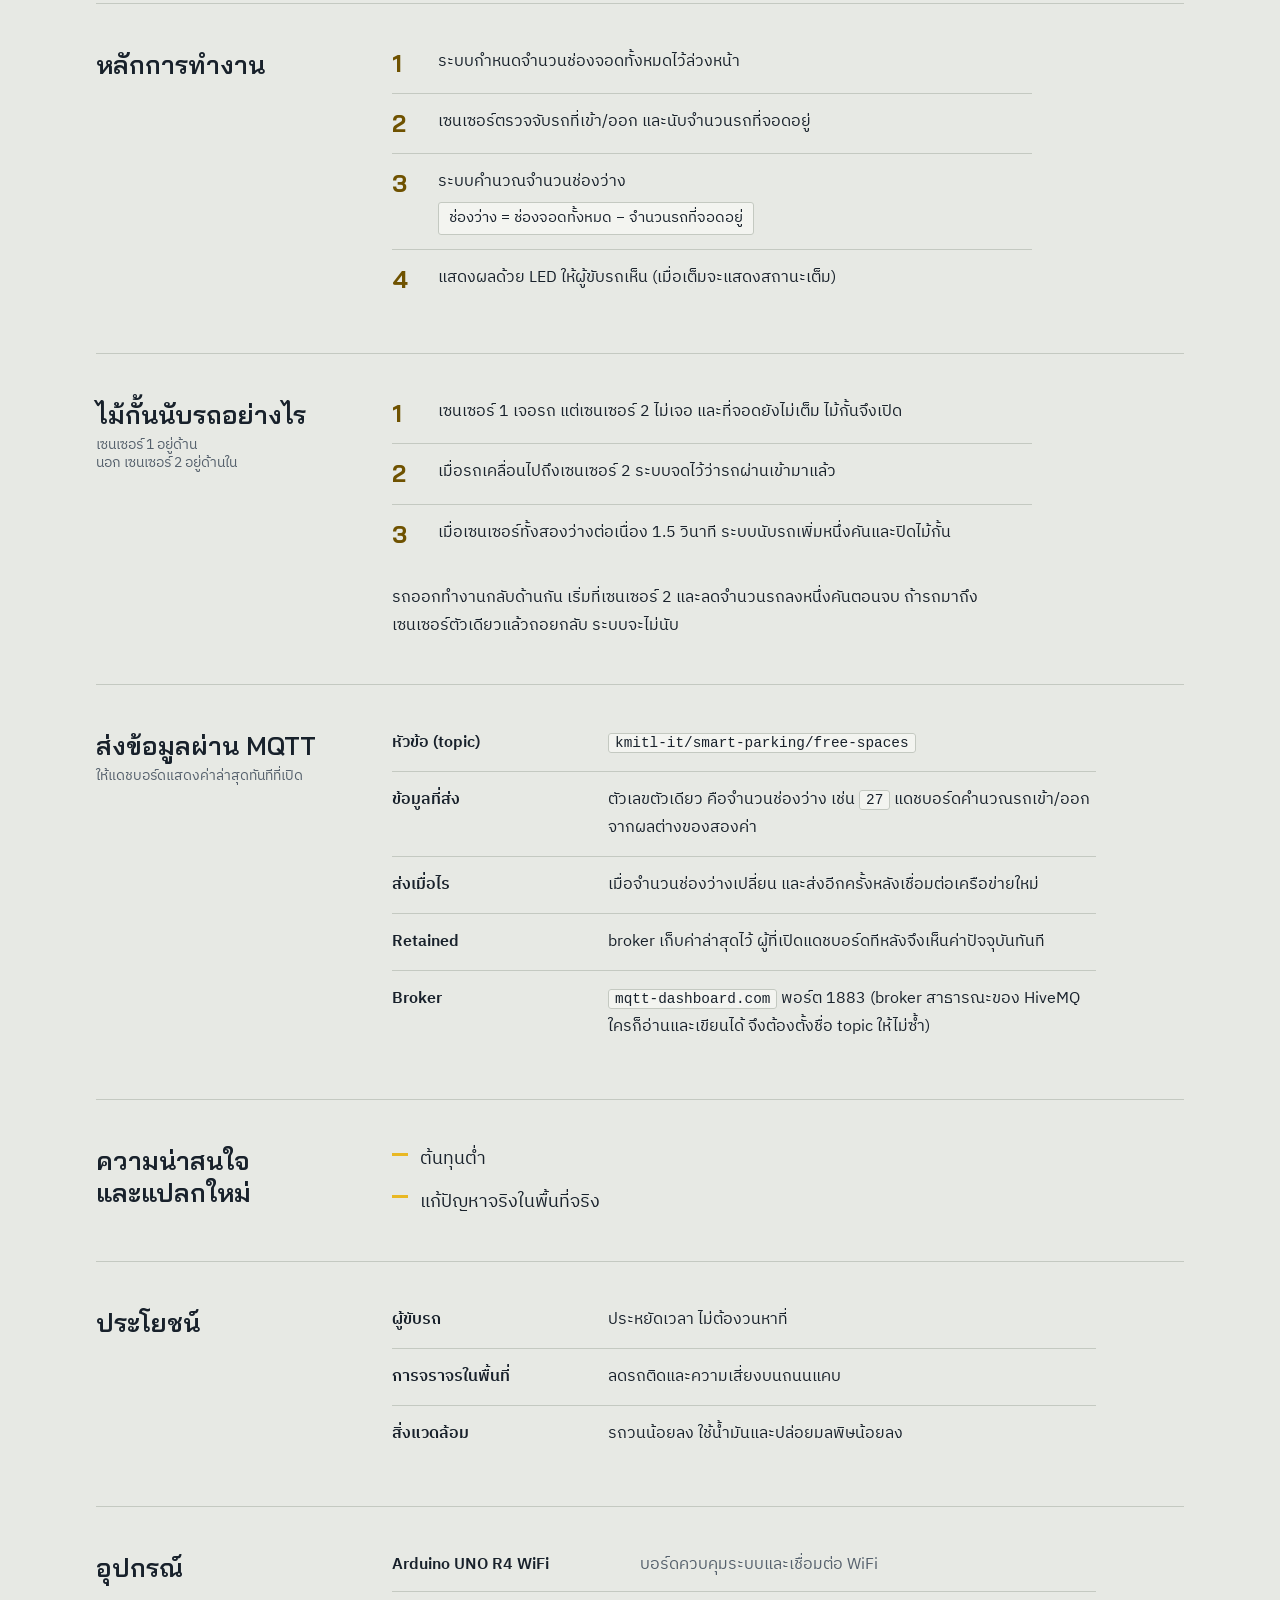
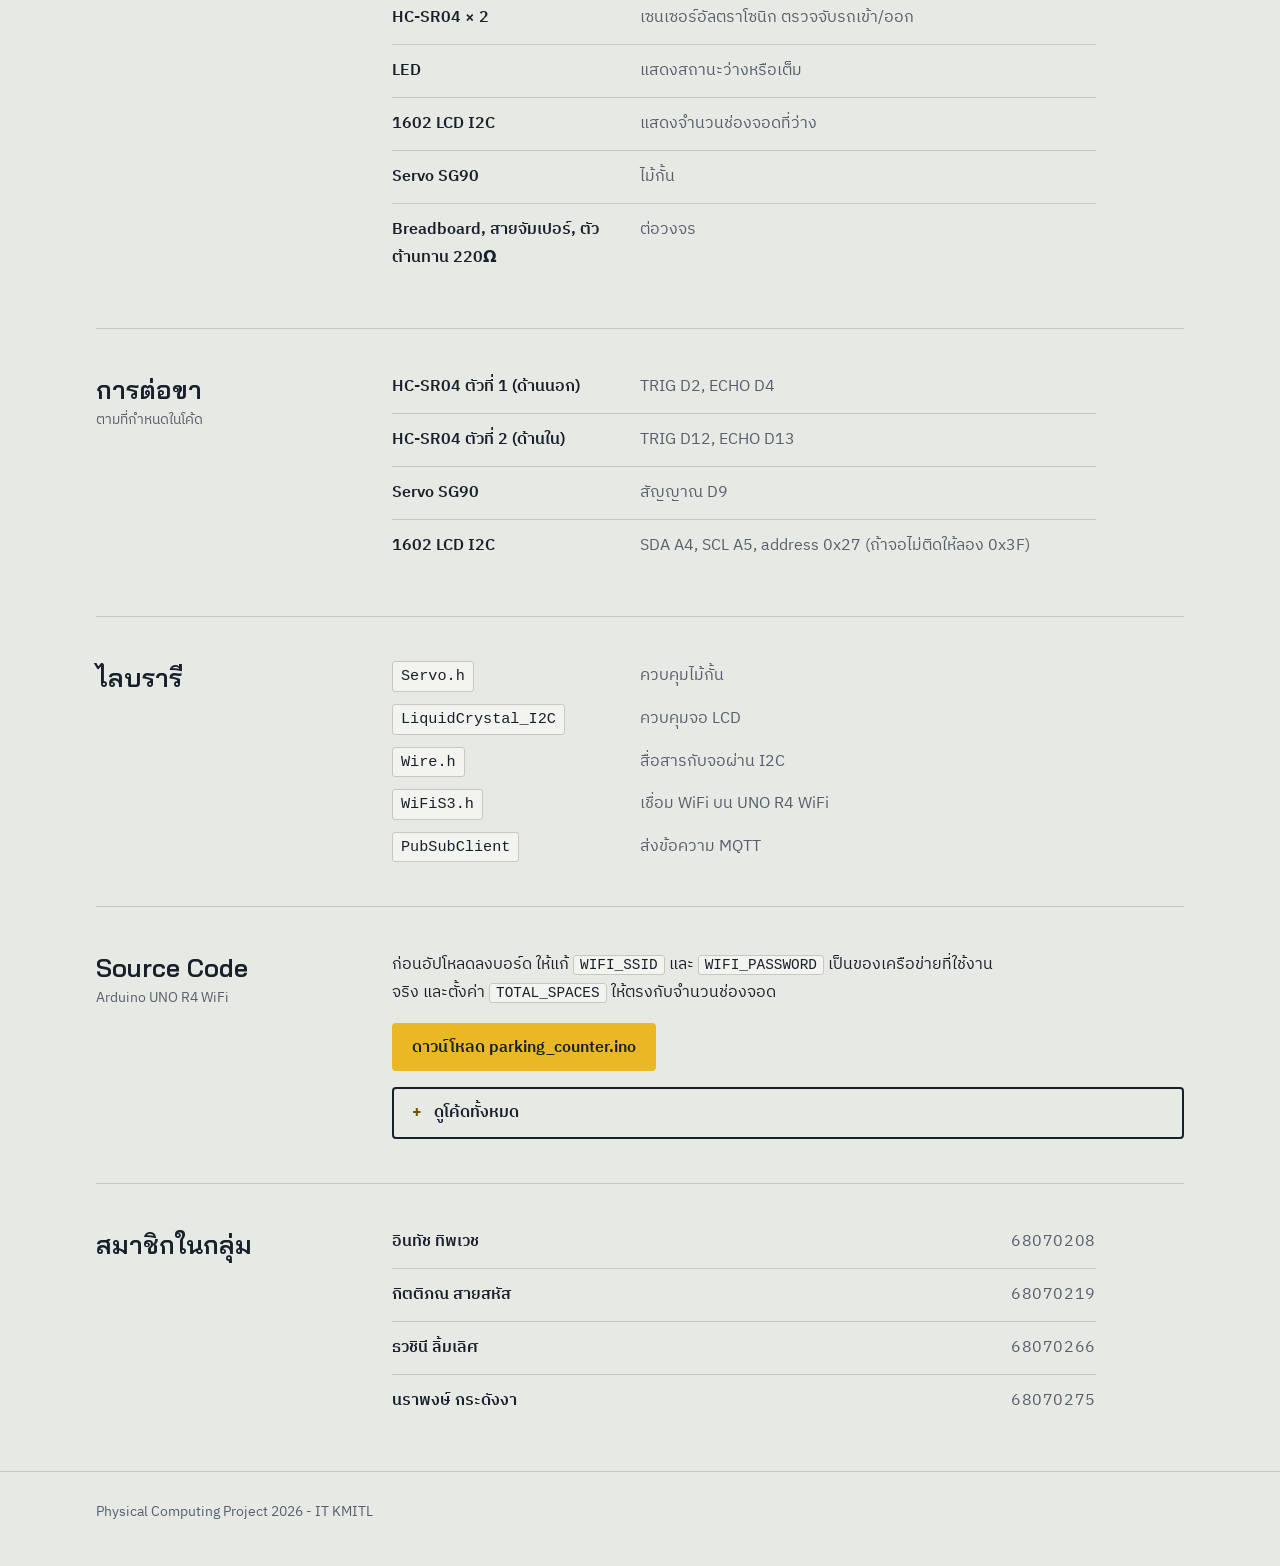
==== commit 90314304: "feat: src code" ====
--- a/docs/index.html
+++ b/docs/index.html
@@ -1,60 +1,29 @@
 <!doctype html>
-<html>
+<html lang="th">
 
 <head>
-  <meta charset=utf8>
-  <meta name=viewport content="width=device-width,initial-scale=1,viewport-fit=cover">
-  <style>
-    :root {
-      color-scheme: light;
-      box-sizing: border-box;
-      padding-top: env(safe-area-inset-top, 0px);
-      padding-bottom: env(safe-area-inset-bottom, 0px)
-    }
-
-    html {
-      scroll-padding-top: env(safe-area-inset-top, 0px)
-    }
-
-    body {
-      margin: 0;
-      padding: 0;
-      font: 14px -apple-system, BlinkMacSystemFont, sans-serif;
-      background: #fff;
-      color: #000
-    }
-
-    img {
-      max-width: 100%
-    }
-
-    [hidden]:not([hidden=until-found i]) {
-      display: none !important
-    }
-  </style>
-</head>
-
-<body>
+  <meta charset="utf-8">
+  <meta name="viewport" content="width=device-width, initial-scale=1, viewport-fit=cover">
   <title>Smart Parking System</title>
-  <meta name="claude:viewport-fit-sides" content="cover">
-  <link rel="stylesheet" href="style.css">
+  <meta name="description" content="ระบบแสดงจำนวนช่องจอดรถว่างหน้าคณะ IT KMITL ด้วย Arduino UNO R4 WiFi, เซนเซอร์ HC-SR04 และ MQTT">
   <link rel="preconnect" href="https://fonts.googleapis.com">
   <link rel="preconnect" href="https://fonts.gstatic.com" crossorigin>
-  <link
-    href="https://fonts.googleapis.com/css2?family=Bai+Jamjuree:wght@500;700&family=DotGothic16&family=IBM+Plex+Sans+Thai:wght@400;500;600&display=swap"
-    rel="stylesheet">
-
-  <!-- Each <section> below is self-contained. Delete a whole <section class="row"> to drop that topic. -->
+  <link href="https://fonts.googleapis.com/css2?family=Bai+Jamjuree:wght@500;700&family=DotGothic16&family=IBM+Plex+Sans+Thai:wght@400;500;600&display=swap" rel="stylesheet">
+  <link rel="stylesheet" href="style.css">
+</head>
+
+<body>
+  <a class="skip" href="#problem">ข้ามไปเนื้อหา</a>
 
   <main>
-    <!-- SECTION: Hero + live simulator -->
+    <!-- Hero + live simulator (behaviour in main.js) -->
     <header class="hero">
       <div class="wrap hero-grid">
         <div class="hero-text">
           <p class="course">Physical Computing Project 2026<br>IT KMITL</p>
           <h1>Smart Parking System</h1>
           <p class="lede">ระบบแสดงจำนวนช่องจอดรถว่างหน้าคณะ IT เพื่อให้ผู้ขับรถรู้สถานะที่จอดรถก่อนขับเข้าไป</p>
-          <p class="tag">ลองกดปุ่มทางขวา (หรือด้านล่างบนมือถือ) เพื่อดูว่าระบบนับรถและแสดงผลอย่างไร</p>
+          <p class="tag">ลองกดปุ่มรถเข้า/รถออก (อยู่ด้านล่างบนมือถือ) เพื่อดูว่าระบบนับรถและแสดงผลอย่างไร</p>
         </div>
 
         <div class="sim" id="sim">
@@ -66,7 +35,7 @@
               <div class="gate-arm"></div>
               <p class="gate-label"><b id="gateText">ปิด</b>ไม้กั้น</p>
             </div>
-            <div class="bays" id="bays" aria-label="ผังช่องจอดรถ"></div>
+            <div class="bays" id="bays" role="img" aria-label="ผังช่องจอดรถ"></div>
           </div>
 
           <div class="controls">
@@ -88,21 +57,18 @@
             </div>
           </div>
 
-          <p class="sim-note">ปุ่มแทนสัญญาณจากเซนเซอร์ HC-SR04 ที่ตรวจจับรถเข้าและออก จำนวนช่องในตัวอย่างนี้เป็นค่าสมมติ
-          </p>
+          <p class="sim-note">ปุ่มแทนสัญญาณจากเซนเซอร์ HC-SR04 ที่ตรวจจับรถเข้าและออก จำนวนช่องในตัวอย่างนี้เป็นค่าสมมติ</p>
         </div>
       </div>
     </header>
 
     <div class="wrap">
-      <!-- SECTION: ปัญหา -->
       <section class="row" id="problem">
         <h2>ปัญหา</h2>
         <p class="prose big">ถนนที่จอดรถคณะ IT แคบ ทำให้สัญจรลำบากเมื่อมีรถหนาแน่น เมื่อที่จอดรถเต็ม
           ผู้ขับรถต้องเข้าไปวนหาที่จอดในพื้นที่แคบ ทำให้เกิดรถติดและเสี่ยงต่ออุบัติเหตุ</p>
       </section>
 
-      <!-- SECTION: จุดประสงค์ -->
       <section class="row" id="objectives">
         <h2>จุดประสงค์ของโปรเจกต์</h2>
         <ul class="marks lg">
@@ -112,13 +78,11 @@
         </ul>
       </section>
 
-      <!-- SECTION: ผู้ที่ได้รับประโยชน์ -->
       <section class="row" id="audience">
         <h2>ผู้ที่ได้รับประโยชน์</h2>
         <p class="prose big">ผู้ที่มาจอดรถที่คณะ IT</p>
       </section>
 
-      <!-- SECTION: รายละเอียดโปรเจกต์ -->
       <section class="row" id="details">
         <h2>รายละเอียดโปรเจกต์</h2>
         <div class="cols">
@@ -127,30 +91,69 @@
             <ul class="marks">
               <li>จำนวนช่องจอดรถทั้งหมด</li>
               <li>จำนวนรถที่เข้ามาจอด</li>
+              <li>ระยะที่วัดได้จากเซนเซอร์ HC-SR04 สองตัว (ด้านนอกและด้านใน)</li>
             </ul>
           </div>
           <div>
             <h3>Output</h3>
             <ul class="marks">
               <li>LED, จอ แสดงจำนวนช่องจอดรถที่ว่าง</li>
+              <li>ไม้กั้นเปิด-ปิดเมื่อรถเข้าหรือออก</li>
+              <li>ส่งจำนวนช่องว่างผ่าน MQTT ไปยังแดชบอร์ด</li>
             </ul>
           </div>
         </div>
       </section>
 
-      <!-- SECTION: หลักการทำงาน -->
       <section class="row" id="how">
         <h2>หลักการทำงาน</h2>
         <ol class="steps">
           <li><span>ระบบกำหนดจำนวนช่องจอดทั้งหมดไว้ล่วงหน้า</span></li>
           <li><span>เซนเซอร์ตรวจจับรถที่เข้า/ออก และนับจำนวนรถที่จอดอยู่</span></li>
-          <li><span>ระบบคำนวณจำนวนช่องว่าง<br><span class="formula">ช่องว่าง = ช่องจอดทั้งหมด −
-                จำนวนรถที่จอดอยู่</span></span></li>
+          <li><span>ระบบคำนวณจำนวนช่องว่าง<br><span class="formula">ช่องว่าง = ช่องจอดทั้งหมด − จำนวนรถที่จอดอยู่</span></span></li>
           <li><span>แสดงผลด้วย LED ให้ผู้ขับรถเห็น (เมื่อเต็มจะแสดงสถานะเต็ม)</span></li>
         </ol>
       </section>
 
-      <!-- SECTION: ความน่าสนใจ -->
+      <section class="row" id="gate-flow">
+        <h2>ไม้กั้นนับรถอย่างไร<small>เซนเซอร์ 1 อยู่ด้านนอก เซนเซอร์ 2 อยู่ด้านใน</small></h2>
+        <div class="stack">
+          <ol class="steps">
+            <li><span>เซนเซอร์ 1 เจอรถ แต่เซนเซอร์ 2 ไม่เจอ และที่จอดยังไม่เต็ม ไม้กั้นจึงเปิด</span></li>
+            <li><span>เมื่อรถเคลื่อนไปถึงเซนเซอร์ 2 ระบบจดไว้ว่ารถผ่านเข้ามาแล้ว</span></li>
+            <li><span>เมื่อเซนเซอร์ทั้งสองว่างต่อเนื่อง 1.5 วินาที ระบบนับรถเพิ่มหนึ่งคันและปิดไม้กั้น</span></li>
+          </ol>
+          <p class="prose">รถออกทำงานกลับด้านกัน เริ่มที่เซนเซอร์ 2 และลดจำนวนรถลงหนึ่งคันตอนจบ
+            ถ้ารถมาถึงเซนเซอร์ตัวเดียวแล้วถอยกลับ ระบบจะไม่นับ</p>
+        </div>
+      </section>
+
+      <section class="row" id="mqtt">
+        <h2>ส่งข้อมูลผ่าน MQTT<small>ให้แดชบอร์ดแสดงค่าล่าสุดทันทีที่เปิด</small></h2>
+        <dl class="dl">
+          <div>
+            <dt>หัวข้อ (topic)</dt>
+            <dd><code>kmitl-it/smart-parking/free-spaces</code></dd>
+          </div>
+          <div>
+            <dt>ข้อมูลที่ส่ง</dt>
+            <dd>ตัวเลขตัวเดียว คือจำนวนช่องว่าง เช่น <code>27</code> แดชบอร์ดคำนวณรถเข้า/ออกจากผลต่างของสองค่า</dd>
+          </div>
+          <div>
+            <dt>ส่งเมื่อไร</dt>
+            <dd>เมื่อจำนวนช่องว่างเปลี่ยน และส่งอีกครั้งหลังเชื่อมต่อเครือข่ายใหม่</dd>
+          </div>
+          <div>
+            <dt>Retained</dt>
+            <dd>broker เก็บค่าล่าสุดไว้ ผู้ที่เปิดแดชบอร์ดทีหลังจึงเห็นค่าปัจจุบันทันที</dd>
+          </div>
+          <div>
+            <dt>Broker</dt>
+            <dd><code>mqtt-dashboard.com</code> พอร์ต 1883 (broker สาธารณะของ HiveMQ ใครก็อ่านและเขียนได้ จึงต้องตั้งชื่อ topic ให้ไม่ซ้ำ)</dd>
+          </div>
+        </dl>
+      </section>
+
       <section class="row" id="novelty">
         <h2>ความน่าสนใจและแปลกใหม่</h2>
         <ul class="marks lg">
@@ -159,7 +162,6 @@
         </ul>
       </section>
 
-      <!-- SECTION: ประโยชน์ -->
       <section class="row" id="benefits">
         <h2>ประโยชน์</h2>
         <dl class="dl">
@@ -178,12 +180,11 @@
         </dl>
       </section>
 
-      <!-- SECTION: อุปกรณ์ -->
       <section class="row" id="hardware">
         <h2>อุปกรณ์</h2>
         <ul class="parts">
-          <li><b>Arduino Uno</b><span>บอร์ดควบคุมระบบ</span></li>
-          <li><b>HC-SR04</b><span>เซนเซอร์อัลตราโซนิก ตรวจจับรถเข้า/ออก</span></li>
+          <li><b>Arduino UNO R4 WiFi</b><span>บอร์ดควบคุมระบบและเชื่อมต่อ WiFi</span></li>
+          <li><b>HC-SR04 × 2</b><span>เซนเซอร์อัลตราโซนิก ตรวจจับรถเข้า/ออก</span></li>
           <li><b>LED</b><span>แสดงสถานะว่างหรือเต็ม</span></li>
           <li><b>1602 LCD I2C</b><span>แสดงจำนวนช่องจอดที่ว่าง</span></li>
           <li><b>Servo SG90</b><span>ไม้กั้น</span></li>
@@ -191,16 +192,468 @@
         </ul>
       </section>
 
-      <!-- SECTION: ไลบรารี -->
+      <section class="row" id="pins">
+        <h2>การต่อขา<small>ตามที่กำหนดในโค้ด</small></h2>
+        <ul class="parts">
+          <li><b>HC-SR04 ตัวที่ 1 (ด้านนอก)</b><span>TRIG D2, ECHO D4</span></li>
+          <li><b>HC-SR04 ตัวที่ 2 (ด้านใน)</b><span>TRIG D12, ECHO D13</span></li>
+          <li><b>Servo SG90</b><span>สัญญาณ D9</span></li>
+          <li><b>1602 LCD I2C</b><span>SDA A4, SCL A5, address 0x27 (ถ้าจอไม่ติดให้ลอง 0x3F)</span></li>
+        </ul>
+      </section>
+
       <section class="row" id="libraries">
         <h2>ไลบรารี</h2>
         <ul class="libs">
           <li><code>Servo.h</code><span>ควบคุมไม้กั้น</span></li>
           <li><code>LiquidCrystal_I2C</code><span>ควบคุมจอ LCD</span></li>
+          <li><code>Wire.h</code><span>สื่อสารกับจอผ่าน I2C</span></li>
+          <li><code>WiFiS3.h</code><span>เชื่อม WiFi บน UNO R4 WiFi</span></li>
+          <li><code>PubSubClient</code><span>ส่งข้อความ MQTT</span></li>
         </ul>
       </section>
 
-      <!-- SECTION: สมาชิก -->
+      <section class="row" id="source_code">
+        <h2>Source Code<small>Arduino UNO R4 WiFi</small></h2>
+        <div class="src">
+          <p class="prose">ก่อนอัปโหลดลงบอร์ด ให้แก้ <code>WIFI_SSID</code> และ <code>WIFI_PASSWORD</code> เป็นของเครือข่ายที่ใช้งานจริง
+            และตั้งค่า <code>TOTAL_SPACES</code> ให้ตรงกับจำนวนช่องจอด</p>
+          <div class="actions">
+            <a class="btn primary" href="src/parking_counter.ino" download>ดาวน์โหลด parking_counter.ino</a>
+          </div>
+          <details class="codebox">
+            <summary>ดูโค้ดทั้งหมด</summary>
+            <pre class="code" tabindex="0"><code><span class="c">/*</span>
+<span class="c">  Parking space counter + servo barrier (POC / scale model)</span>
+<span class="c">  Board  : Arduino UNO R4 WiFi</span>
+<span class="c">  Sensors: 2x HC-SR04 side by side along the driving direction (sensor 1 = outside, sensor 2 = inside)</span>
+<span class="c">  Output : 16x2 I2C LCD, servo barrier (D9), WiFi + MQTT</span>
+<span class="c"></span>
+<span class="c">  MQTT:</span>
+<span class="c">    The board publishes ONE value only: the number of free spaces, e.g. "27".</span>
+<span class="c">    It publishes when that number changes (and once after every (re)connect), as a retained</span>
+<span class="c">    message, so the dashboard shows the current value as soon as it opens.</span>
+<span class="c">    The dashboard works out "In / Out &lt;amount&gt;" from the difference between two values.</span>
+<span class="c"></span>
+<span class="c">  ENTERING (car comes in from outside)</span>
+<span class="c">    Trigger : sensor 1 sees a car, sensor 2 does not, and the lot is not full</span>
+<span class="c">    Action  : open barrier, passed = false, timer not running</span>
+<span class="c">    Wait    : while sensor 1 or sensor 2 still sees a car, or the lane has not been clear long enough</span>
+<span class="c">              - sensor 2 sees a car   -&gt; passed = true</span>
+<span class="c">              - either sensor blocked -&gt; reset the clear timer</span>
+<span class="c">              - both just became clear -&gt; start the clear timer</span>
+<span class="c">              - clear for CLEAR_HOLD_MS -&gt; the car is gone, leave the wait</span>
+<span class="c">    Finish  : if passed, cars inside + 1;  then close barrier</span>
+<span class="c"></span>
+<span class="c">  EXITING (car goes out from inside) - same, mirrored</span>
+<span class="c">    Trigger : sensor 2 sees a car, sensor 1 does not, and at least 1 car is inside</span>
+<span class="c">    passed  : set when sensor 1 sees a car;  at the end, if passed, cars inside - 1</span>
+<span class="c"></span>
+<span class="c">  Anything else: do nothing, barrier stays closed.</span>
+<span class="c"></span>
+<span class="c">  Servo starts at 90 deg (barrier closed) and lifts by 90 deg to open.</span>
+<span class="c"></span>
+<span class="c">  Serial commands (9600 baud):</span>
+<span class="c">    r = reset to empty, + = add a car, - = remove a car</span>
+<span class="c">    o = open barrier,   c = close barrier   (handy for checking the servo direction)</span>
+<span class="c">*/</span>
+#include &lt;WiFiS3.h&gt;
+#include &lt;PubSubClient.h&gt;
+#include &lt;Wire.h&gt;
+#include &lt;LiquidCrystal_I2C.h&gt;
+#include &lt;Servo.h&gt;
+
+<span class="c">// ========================</span>
+<span class="c">// Types: must stay above the first function. The Arduino IDE auto-generates function</span>
+<span class="c">// prototypes there, and they fail to compile if they mention a type defined later.</span>
+<span class="c">// ========================</span>
+struct Sensor {
+  uint8_t trig;
+  uint8_t echo;
+  float   distance;   <span class="c">// cm, -1 = no echo</span>
+  bool    active;     <span class="c">// debounced: a car is in front of the sensor</span>
+  uint8_t hits;
+  uint8_t misses;
+};
+
+enum State : uint8_t {
+  IDLE,        <span class="c">// barrier closed, watching the sensors</span>
+  ENTERING,    <span class="c">// barrier open, car coming in</span>
+  EXITING      <span class="c">// barrier open, car going out</span>
+};
+
+<span class="c">// ===== WiFi =====</span>
+const char* WIFI_SSID = "YOUR_WIFI_NAME";
+const char* WIFI_PASSWORD = "YOUR_WIFI_PASSWORD";
+
+<span class="c">// ===== MQTT =====</span>
+<span class="c">// mqtt-dashboard.com is HiveMQ's public broker: anyone can read and write any topic,</span>
+<span class="c">// so keep this topic name unique. The dashboard page must use the same topic.</span>
+const char* MQTT_SERVER = "mqtt-dashboard.com";
+const int   MQTT_PORT = 1883;
+const char* MQTT_PUBLISH_TOPIC = "kmitl-it/smart-parking/free-spaces";
+
+WiFiClient wifiClient;
+PubSubClient mqtt(wifiClient);
+
+constexpr unsigned long NET_RETRY_MS            = 10000;  <span class="c">// time between reconnect attempts</span>
+constexpr unsigned long WIFI_CONNECT_TIMEOUT_MS = 8000;
+
+int lastPublishedFree = -1;       <span class="c">// -1 = nothing published yet, so the next check publishes</span>
+
+<span class="c">// ===== Connect WiFi (gives up after the timeout instead of blocking forever) =====</span>
+bool connectWiFi(unsigned long timeoutMs) {
+  if (WiFi.status() == WL_CONNECTED) return true;
+
+  Serial.print("Connecting to WiFi...");
+  WiFi.begin(WIFI_SSID, WIFI_PASSWORD);
+
+  unsigned long start = millis();
+  while (WiFi.status() != WL_CONNECTED &amp;&amp; millis() - start &lt; timeoutMs) {
+    delay(250);
+    Serial.print(".");
+  }
+
+  if (WiFi.status() == WL_CONNECTED) {
+    Serial.println("\nWiFi connected!");
+    Serial.print("IP address: ");
+    Serial.println(WiFi.localIP());
+    return true;
+  }
+
+  Serial.println("\nWiFi failed (will retry)");
+  return false;
+}
+
+<span class="c">// ===== Connect MQTT (single attempt). Publish only, no subscription. =====</span>
+bool connectMQTT() {
+  Serial.print("Connecting to MQTT...");
+
+  String clientId = "Arduino-";
+  clientId += String((unsigned long)millis());
+
+  if (mqtt.connect(clientId.c_str())) {
+    Serial.println(" connected!");
+    lastPublishedFree = -1;       <span class="c">// send the current value again after every (re)connect</span>
+    return true;
+  }
+
+  Serial.print(" failed, MQTT state = ");
+  Serial.println(mqtt.state());
+  return false;
+}
+
+<span class="c">// ========================</span>
+<span class="c">// Hardware</span>
+<span class="c">// ========================</span>
+LiquidCrystal_I2C lcd(0x27, 16, 2);   <span class="c">// SDA = A4, SCL = A5 (try 0x3F if the LCD stays blank)</span>
+
+const uint8_t TRIG_1 = 2;
+const uint8_t ECHO_1 = 4;
+const uint8_t TRIG_2 = 12;
+const uint8_t ECHO_2 = 13;
+
+<span class="c">// Servo barrier: starts at 90 deg (closed) and lifts by 90 deg.</span>
+<span class="c">// If it lifts the wrong way, change "- 90" to "+ 90" (opens at 180 deg instead of 0).</span>
+const uint8_t SERVO_PIN = 9;
+const int BARRIER_CLOSED_ANGLE = 90;
+const int BARRIER_OPEN_ANGLE   = BARRIER_CLOSED_ANGLE - 90;
+
+Servo barrier;
+bool barrierOpen = false;
+
+void openBarrier() {
+  if (!barrierOpen) {
+    barrier.write(BARRIER_OPEN_ANGLE);
+    barrierOpen = true;
+    Serial.println("BARRIER,OPEN");
+  }
+}
+
+void closeBarrier() {
+  if (barrierOpen) {
+    barrier.write(BARRIER_CLOSED_ANGLE);
+    barrierOpen = false;
+    Serial.println("BARRIER,CLOSED");
+  }
+}
+
+<span class="c">// ========================</span>
+<span class="c">// Configuration</span>
+<span class="c">// ========================</span>
+const int TOTAL_SPACES = 30;      <span class="c">// the dashboard has the same number in its CONFIG</span>
+
+<span class="c">// Distance from the sensor to the (model) car, in cm</span>
+const float DETECT_MIN_CM = 5;     <span class="c">// closer than this = ignore</span>
+const float DETECT_MAX_CM = 15;    <span class="c">// a car is detected when distance is in [MIN, MAX]</span>
+const float RELEASE_CM    = 30;    <span class="c">// once active, stay active until farther than this (hysteresis)</span>
+
+const uint8_t ON_SAMPLES  = 2;     <span class="c">// consecutive hits to become active (debounce)</span>
+const uint8_t OFF_SAMPLES = 2;     <span class="c">// consecutive misses to become inactive</span>
+
+const unsigned long SCAN_INTERVAL_MS = 40;
+const unsigned long CLEAR_HOLD_MS    = 1500;   <span class="c">// lane must stay clear this long before the car counts as gone</span>
+const unsigned long LCD_INTERVAL_MS  = 150;
+const unsigned long ECHO_TIMEOUT_US  = 6000;   <span class="c">// ~100 cm max range</span>
+
+<span class="c">// ========================</span>
+<span class="c">// Sensors</span>
+<span class="c">// ========================</span>
+Sensor s1 = {TRIG_1, ECHO_1, -1, false, 0, 0};
+Sensor s2 = {TRIG_2, ECHO_2, -1, false, 0, 0};
+
+float readDistanceCm(uint8_t trigPin, uint8_t echoPin) {
+  digitalWrite(trigPin, LOW);
+  delayMicroseconds(2);
+  digitalWrite(trigPin, HIGH);
+  delayMicroseconds(10);
+  digitalWrite(trigPin, LOW);
+
+  unsigned long duration = pulseIn(echoPin, HIGH, ECHO_TIMEOUT_US);
+  if (duration == 0) return -1;                  <span class="c">// no echo</span>
+  return duration * 0.0343f / 2.0f;
+}
+
+<span class="c">// Measure, debounce, and apply hysteresis</span>
+void updateSensor(Sensor &amp;s) {
+  s.distance = readDistanceCm(s.trig, s.echo);
+
+  bool inRange;
+  if (s.distance &lt; 0)  inRange = false;
+  else if (s.active)   inRange = s.distance &lt; RELEASE_CM;
+  else                 inRange = (s.distance &gt;= DETECT_MIN_CM &amp;&amp; s.distance &lt;= DETECT_MAX_CM);
+
+  if (inRange) { if (s.hits &lt; 255)   s.hits++;   s.misses = 0; }
+  else         { if (s.misses &lt; 255) s.misses++; s.hits = 0; }
+
+  if (!s.active &amp;&amp; s.hits   &gt;= ON_SAMPLES)  s.active = true;
+  if ( s.active &amp;&amp; s.misses &gt;= OFF_SAMPLES) s.active = false;
+}
+
+<span class="c">// ========================</span>
+<span class="c">// Gate logic</span>
+<span class="c">// ========================</span>
+State state = IDLE;
+bool passed = false;              <span class="c">// the car reached the far sensor during this cycle</span>
+unsigned long clearSince = 0;     <span class="c">// when both sensors became clear (0 = timer not running)</span>
+
+long entries = 0;
+long exits   = 0;
+int  carsInside = 0;              <span class="c">// never below 0</span>
+
+int freeSpaces() {
+  int f = TOTAL_SPACES - carsInside;
+  return f &lt; 0 ? 0 : f;
+}
+
+void logEvent(const char *event, unsigned long now) {
+  <span class="c">// CSV: millis,event,occupied,free,entries,exits</span>
+  Serial.print(now);          Serial.print(',');
+  Serial.print(event);        Serial.print(',');
+  Serial.print(carsInside);   Serial.print(',');
+  Serial.print(freeSpaces()); Serial.print(',');
+  Serial.print(entries);      Serial.print(',');
+  Serial.println(exits);
+}
+
+<span class="c">// Runs once after every sensor scan. It is the "wait in a loop" from the description,</span>
+<span class="c">// written so that each call does one round and returns (the LCD, MQTT and serial keep running).</span>
+void runGate(unsigned long now) {
+  bool a1 = s1.active;
+  bool a2 = s2.active;
+
+  if (state == IDLE) {
+    if (a1 &amp;&amp; !a2 &amp;&amp; freeSpaces() &gt; 0) {
+      <span class="c">// Car coming in from outside, and there is room</span>
+      state = ENTERING;
+      passed = false;
+      clearSince = 0;
+      openBarrier();
+      logEvent("OPEN_IN", now);
+    } else if (a2 &amp;&amp; !a1 &amp;&amp; carsInside &gt; 0) {
+      <span class="c">// Car going out from inside</span>
+      state = EXITING;
+      passed = false;
+      clearSince = 0;
+      openBarrier();
+      logEvent("OPEN_OUT", now);
+    }
+    return;                       <span class="c">// otherwise: do nothing, barrier stays closed</span>
+  }
+
+  <span class="c">// ENTERING or EXITING: barrier is open, wait until the car has completely passed</span>
+  if (state == ENTERING &amp;&amp; a2) passed = true;    <span class="c">// car reached the inside sensor</span>
+  if (state == EXITING  &amp;&amp; a1) passed = true;    <span class="c">// car reached the outside sensor</span>
+
+  if (a1 || a2) {
+    clearSince = 0;               <span class="c">// something still in front of a sensor: not clear yet</span>
+  } else if (clearSince == 0) {
+    clearSince = now;             <span class="c">// just became clear: start the timer</span>
+  }
+
+  if (clearSince != 0 &amp;&amp; now - clearSince &gt;= CLEAR_HOLD_MS) {
+    <span class="c">// Clear long enough: the car is gone</span>
+    if (passed) {
+      if (state == ENTERING) {
+        entries++;
+        carsInside++;
+        logEvent("ENTRY", now);
+      } else {
+        exits++;
+        if (carsInside &gt; 0) carsInside--;
+        logEvent("EXIT", now);
+      }
+    } else {
+      logEvent("CANCEL", now);    <span class="c">// car came to one sensor but never passed: no count</span>
+    }
+    closeBarrier();
+    state = IDLE;
+  }
+}
+
+void handleSerialCommands(unsigned long now) {
+  while (Serial.available()) {
+    char c = Serial.read();
+    if (c == 'r')      { carsInside = 0; entries = 0; exits = 0; logEvent("RESET", now); }
+    else if (c == '+') { carsInside++; logEvent("MANUAL_ADD", now); }
+    else if (c == '-') { if (carsInside &gt; 0) carsInside--; logEvent("MANUAL_SUB", now); }
+    else if (c == 'o') { openBarrier(); }
+    else if (c == 'c') { closeBarrier(); }
+  }
+}
+
+<span class="c">// ========================</span>
+<span class="c">// Network service (non-blocking for the gate)</span>
+<span class="c">// ========================</span>
+unsigned long lastNetTry = 0;
+
+void networkService(unsigned long now) {
+  if (WiFi.status() == WL_CONNECTED &amp;&amp; mqtt.connected()) {
+    mqtt.loop();
+    return;
+  }
+
+  <span class="c">// Reconnect only while the gate is idle and the barrier is closed:</span>
+  <span class="c">// these calls can take several seconds, and counting pauses meanwhile.</span>
+  if (state != IDLE || barrierOpen) return;
+  if (now - lastNetTry &lt; NET_RETRY_MS) return;
+  lastNetTry = now;
+
+  if (connectWiFi(WIFI_CONNECT_TIMEOUT_MS)) {
+    connectMQTT();
+  }
+}
+
+<span class="c">// Publish the free-space number, but only when it differs from the last one that was sent.</span>
+<span class="c">// Retained = the broker keeps the latest value for a dashboard that opens later.</span>
+<span class="c">// If the network is down, nothing is sent; connectMQTT() resets lastPublishedFree,</span>
+<span class="c">// so the newest value goes out as soon as the link is back.</span>
+void publishFreeIfChanged() {
+  int f = freeSpaces();
+  if (f == lastPublishedFree) return;
+  if (!mqtt.connected()) return;
+
+  char payload[8];
+  snprintf(payload, sizeof(payload), "%d", f);
+
+  if (mqtt.publish(MQTT_PUBLISH_TOPIC, payload, true)) {
+    lastPublishedFree = f;
+    Serial.print("MQTT,PUBLISH,");
+    Serial.println(payload);
+  }
+}
+
+<span class="c">// ========================</span>
+<span class="c">// LCD</span>
+<span class="c">// ========================</span>
+void formatDistance(char *buf, const Sensor &amp;s) {
+  if (s.distance &lt; 0) strcpy(buf, "---");
+  else                snprintf(buf, 5, "%-3d", (int)s.distance);
+}
+
+unsigned long lastLcd = 0;
+
+void updateLcd(unsigned long now) {
+  if (now - lastLcd &lt; LCD_INTERVAL_MS) return;
+  lastLcd = now;
+
+  char line[17], d1[6], d2[6];
+
+  <span class="c">// Row 0: free spaces</span>
+  if (freeSpaces() == 0) snprintf(line, sizeof(line), "FULL  0/%-3d      ", TOTAL_SPACES);
+  else                   snprintf(line, sizeof(line), "Free: %2d/%-3d     ", freeSpaces(), TOTAL_SPACES);
+  lcd.setCursor(0, 0);
+  lcd.print(line);
+
+  <span class="c">// Row 1: live sensor distances + barrier state (O = open, C = closed)</span>
+  formatDistance(d1, s1);
+  formatDistance(d2, s2);
+  snprintf(line, sizeof(line), "S1:%-3s S2:%-3s %c ", d1, d2, barrierOpen ? 'O' : 'C');
+  lcd.setCursor(0, 1);
+  lcd.print(line);
+}
+
+<span class="c">// ========================</span>
+<span class="c">// Setup / loop</span>
+<span class="c">// ========================</span>
+unsigned long lastScan = 0;
+
+void setup() {
+  Serial.begin(9600);
+
+  <span class="c">// Servo first, so the barrier starts at 90 deg (closed)</span>
+  barrier.attach(SERVO_PIN);
+  barrier.write(BARRIER_CLOSED_ANGLE);
+  barrierOpen = false;
+
+  pinMode(TRIG_1, OUTPUT);  pinMode(ECHO_1, INPUT);
+  pinMode(TRIG_2, OUTPUT);  pinMode(ECHO_2, INPUT);
+  digitalWrite(TRIG_1, LOW);
+  digitalWrite(TRIG_2, LOW);
+
+  lcd.init();
+  lcd.backlight();
+  lcd.setCursor(0, 0);
+  lcd.print("Parking counter");
+  lcd.setCursor(0, 1);
+  lcd.print("Starting...");
+
+  Serial.println("ms,event,occupied,free,entries,exits");
+
+  <span class="c">// One network attempt at startup. If it fails, the gate still works and loop() retries later.</span>
+  mqtt.setServer(MQTT_SERVER, MQTT_PORT);
+  mqtt.setSocketTimeout(3);               <span class="c">// don't let a dead broker block for the 15 s default</span>
+  lastNetTry = millis();
+  if (connectWiFi(WIFI_CONNECT_TIMEOUT_MS)) {
+    connectMQTT();
+  }
+
+  delay(800);
+  lcd.clear();
+}
+
+void loop() {
+  unsigned long now = millis();
+
+  networkService(now);
+
+  <span class="c">// Scan both sensors one after the other (so they never hear each other), then run the gate logic</span>
+  if (now - lastScan &gt;= SCAN_INTERVAL_MS) {
+    lastScan = now;
+    updateSensor(s1);
+    delay(10);                         <span class="c">// let echoes from sensor 1 die out</span>
+    updateSensor(s2);
+    runGate(now);
+  }
+
+  handleSerialCommands(now);
+  publishFreeIfChanged();              <span class="c">// sends only when the free-space number changed</span>
+  updateLcd(now);
+}</code></pre>
+          </details>
+        </div>
+      </section>
+
       <section class="row" id="team">
         <h2>สมาชิกในกลุ่ม</h2>
         <ul class="team">
@@ -219,4 +672,4 @@
   <script src="main.js" defer></script>
 </body>
 
-</html>+</html>
--- a/docs/style.css
+++ b/docs/style.css
@@ -362,4 +362,68 @@
 @media (prefers-reduced-motion: reduce) {
   .car { animation: none; }
   .gate-arm, .led { transition: none; }
-}+}
+/* ---------- Page base (moved out of the old inline <style>) ---------- */
+:root {
+  padding-top: env(safe-area-inset-top, 0px);
+  padding-bottom: env(safe-area-inset-bottom, 0px);
+}
+html { scroll-padding-top: env(safe-area-inset-top, 0px); }
+body { margin: 0; }
+img { max-width: 100%; }
+[hidden] { display: none !important; }
+:target { scroll-margin-top: 16px; }
+
+.skip {
+  position: absolute; left: 16px; top: -80px; z-index: 10;
+  padding: 10px 16px;
+  background: var(--paint); color: var(--on-paint);
+  font-weight: 600; text-decoration: none; border-radius: 4px;
+}
+.skip:focus { top: max(16px, env(safe-area-inset-top, 0px)); }
+
+/* ---------- Inline code inside content ---------- */
+.dl code, .parts code, .prose code {
+  font-family: ui-monospace, "SFMono-Regular", Menlo, Consolas, monospace;
+  font-size: 0.9rem;
+  background: var(--surface);
+  border: 1px solid var(--line);
+  border-radius: 3px;
+  padding: 1px 6px;
+  overflow-wrap: anywhere;
+}
+.stack { display: grid; gap: 20px; min-width: 0; }
+
+/* ---------- Source code ---------- */
+.src { display: grid; gap: 16px; min-width: 0; }
+.actions { display: flex; }
+a.btn {
+  display: inline-flex; align-items: center; justify-content: center;
+  flex: 0 1 auto;
+  text-align: center; text-decoration: none;
+}
+.codebox summary {
+  display: flex; align-items: center;
+  min-height: 48px; padding: 10px 18px;
+  border: 2px solid var(--fg); border-radius: 4px;
+  font-weight: 600; cursor: pointer;
+  list-style: none;
+}
+.codebox summary::-webkit-details-marker { display: none; }
+.codebox summary::before { content: "+"; width: 1.4em; color: var(--paint-ink); font-weight: 700; }
+.codebox[open] summary::before { content: "−"; }
+.codebox[open] summary { margin-bottom: 12px; }
+.code {
+  margin: 0;
+  padding: 16px;
+  background: var(--asphalt);
+  color: #D7DEE6;
+  border-radius: 4px;
+  overflow: auto;
+  max-height: min(70vh, 640px);
+  font: 0.82rem/1.65 ui-monospace, "SFMono-Regular", Menlo, Consolas, monospace;
+  tab-size: 2;
+  -webkit-overflow-scrolling: touch;
+}
+.code code { font: inherit; }
+.code .c { color: #9AA6B4; }
